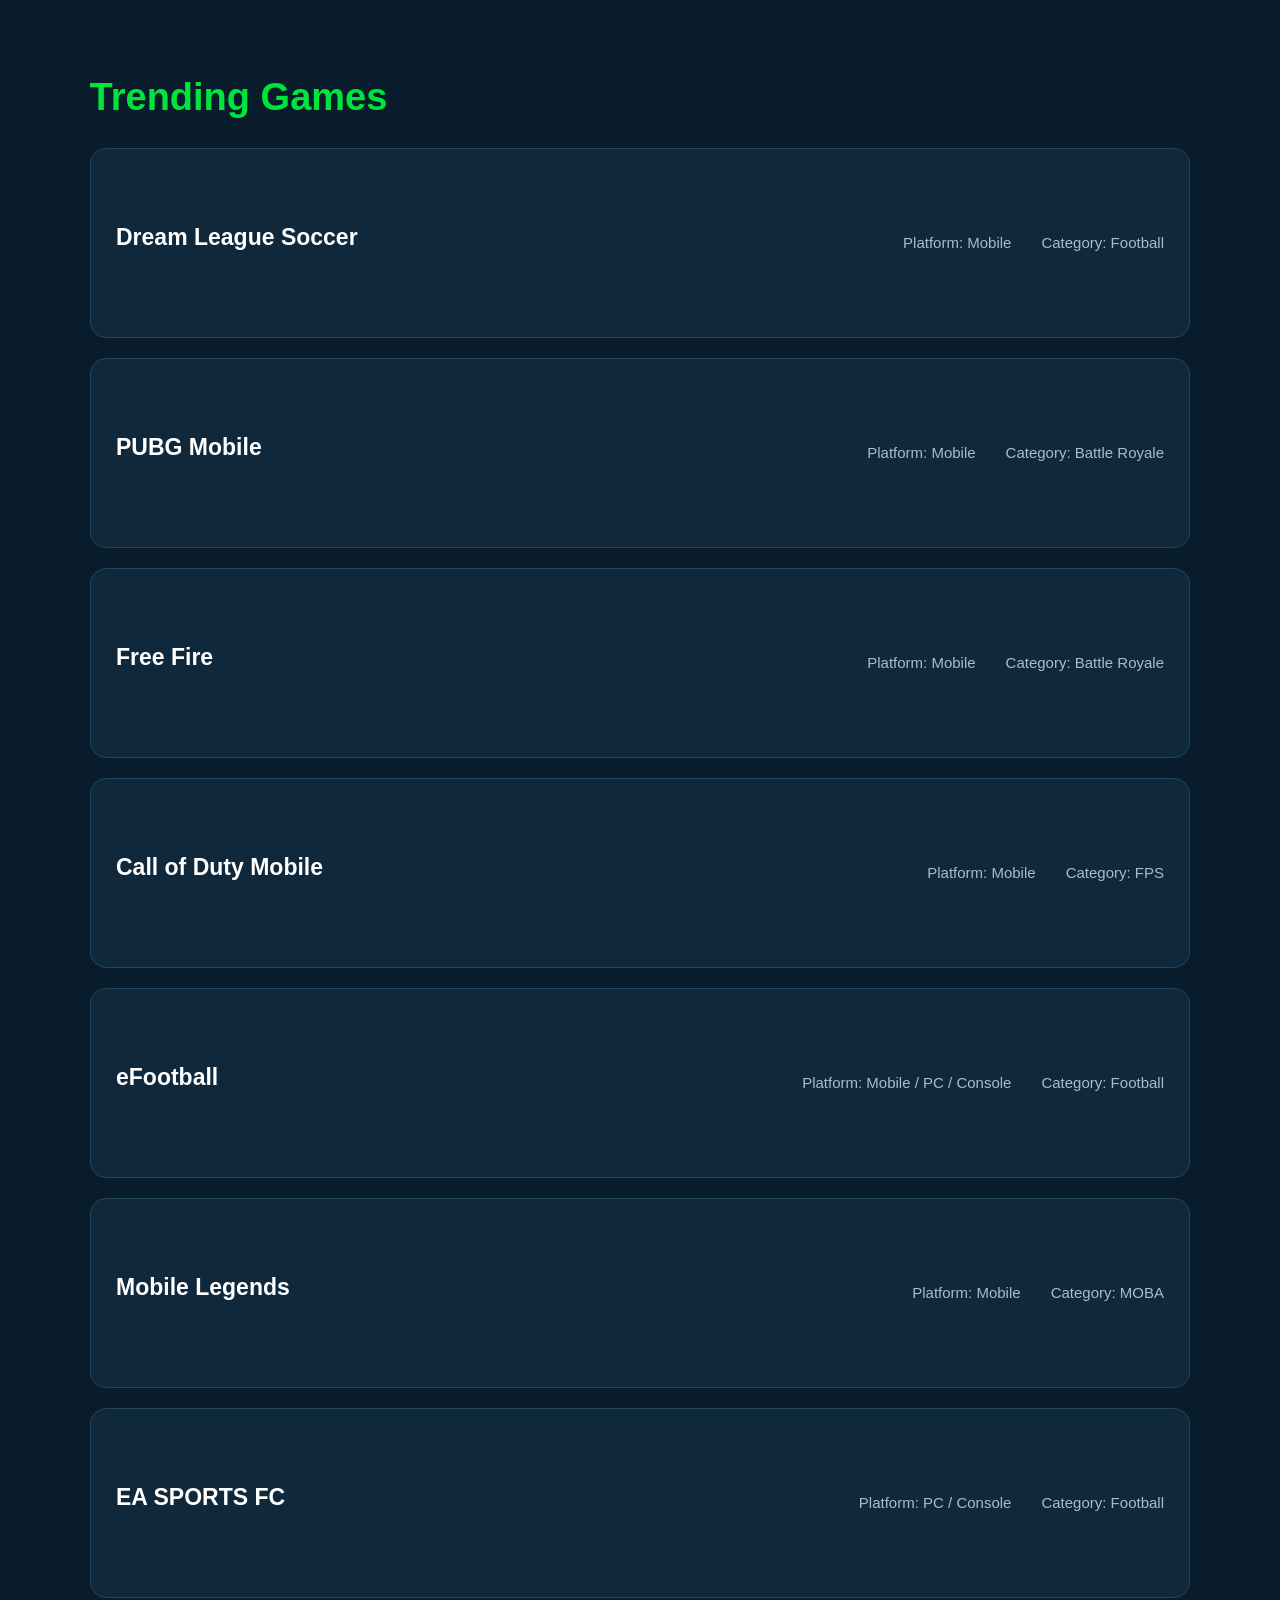
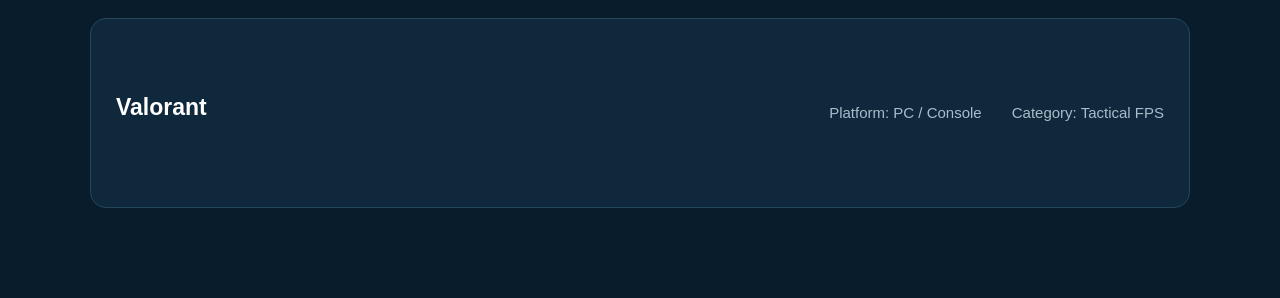
==== pages/games.html @ 70fade6a "feat: add trending games, game artwork and about page" ====
<!DOCTYPE html>
<html lang="en">
<head>
<meta charset="UTF-8">
<meta name="viewport" content="width=device-width, initial-scale=1.0">
<title>CE ARENA | Games</title>
<link rel="stylesheet" href="/css/style.css">
<link rel="stylesheet" href="/css/games.css">
</head>
<body>
<main>
<section class="games-section">
<h1>Trending Games</h1>
<div class="games-grid">
<article class="game-card">
<h2>Dream League Soccer</h2>
<p>Platform: Mobile</p>
<p>Category: Football</p>
</article>
<article class="game-card"><h2>PUBG Mobile</h2><p>Platform: Mobile</p><p>Category: Battle Royale</p></article>
<article class="game-card"><h2>Free Fire</h2><p>Platform: Mobile</p><p>Category: Battle Royale</p></article>
<article class="game-card"><h2>Call of Duty Mobile</h2><p>Platform: Mobile</p><p>Category: FPS</p></article>
<article class="game-card"><h2>eFootball</h2><p>Platform: Mobile / PC / Console</p><p>Category: Football</p></article>
<article class="game-card"><h2>Mobile Legends</h2><p>Platform: Mobile</p><p>Category: MOBA</p></article>
<article class="game-card"><h2>EA SPORTS FC</h2><p>Platform: PC / Console</p><p>Category: Football</p></article>
<article class="game-card"><h2>Valorant</h2><p>Platform: PC / Console</p><p>Category: Tactical FPS</p></article>
</div>
</section>
</main>
</body>
</html>
---- css/style.css ----
*{box-sizing:border-box}html{scroll-behavior:smooth}body{margin:0;background:#061526;color:white;font-family:Arial,Helvetica,sans-serif}header{display:flex;justify-content:space-between;align-items:center;padding:20px 7%;background:#04111e;border-bottom:1px solid #193047}.brand{font-size:26px;font-weight:900;color:#00e53b;letter-spacing:2px;text-decoration:none}.brand span{color:white}nav{display:flex;gap:22px}nav a{color:#d6e2ec;text-decoration:none;font-size:14px}nav a:hover.hero{min-height:520px;display:flex;align-items:center;padding:70px 7%;background:radial-gradient(circle at 85% 40%,#124e43 0%,#0b2533 35%,#061526 75%)}.hero-content{max-width:650px}.label{color:#00e53b;font-weight:bold;letter-spacing:4px;font-size:13px}h1{font-size:clamp(44px,7vw,78px);line-height:1.05;margin:18px 0}h1 span{color:#00e53b}.subtitle{font-size:22px;color:#f1f5f9}.description{font-size:16px;color:#a7bac8;line-height:1.8;max-width:520px}.buttons{display:flex;gap:15px;margin-top:35px;flex-wrap:wrap}.btn{padding:15px 25px;border-radius:30px;text-decoration:none;font-weight:bold;font-size:14px}.primary{background:#00e53b;color:#04111e}.secondary{border:1px solid #72909d;color:white}.about{padding:65px 7%;background:#ffffff;color:#071827}.about h2{font-size:32px;margin-top:0}.about p{color:#415466;line-height:1.8;max-width:750px}footer{text-align:center;padding:30px;background:#04111e;color:#91a7b7;font-size:13px}@media(max-width:650px){header{padding:18px 5%;align-items:flex-start;gap:15px;flex-direction:column}nav{flex-wrap:wrap;gap:14px}.hero{min-height:490px;padding:55px 6%}.subtitle{font-size:19px}.description{font-size:15px}.buttons{flex-direction:column;align-items:flex-start}}
---- css/games.css ----
.games-section{padding:60px 7%;background:#091c2c;color:white}
.games-section h1{font-size:38px;margin-bottom:30px;color:#00e53b}
.games-grid{display:grid;grid-template-columns:repeat(4,minmax(0,1fr));gap:20px}
.game-card{background:#10283b;border:1px solid #24465c;border-radius:16px;padding:24px;transition:transform .2s,border-color .2s}
.game-card:hover{transform:translateY(-5px);border-color:#00e53b}
.game-card h2{font-size:19px;color:white;margin-bottom:15px}
.game-card p{color:#a8bdcb;font-size:14px;line-height:1.6}
@media(max-width:900px){.games-grid{grid-template-columns:repeat(2,minmax(0,1fr))}}
@media(max-width:550px){.games-grid{grid-template-columns:1fr}.games-section{padding:40px 6%}}

/* CE ARENA - GAME IMAGE STYLING */
.game-image{display:block;width:100%;height:160px;object-fit:contain;background:#081827;border-radius:12px;padding:15px;margin-bottom:18px}
.game-card{overflow:hidden}
.game-card:hover .game-image{background:#123247}
@media(max-width:550px){.game-image{height:190px}}

/* CE ARENA - HORIZONTAL GAME CARDS */
.games-grid{display:grid;grid-template-columns:1fr;gap:20px;max-width:1100px;margin:30px auto}
.game-card{display:flex;align-items:center;gap:30px;padding:20px 25px;min-height:190px;background:#10283b;border:1px solid #24465c;border-radius:16px}
.game-image{display:block;flex:0 0 230px;width:230px;max-width:230px;height:150px;object-fit:contain;object-position:center;background:#081827;padding:18px;margin:0;border-radius:12px}
.game-card h2{flex:1;font-size:23px;margin:0 0 10px;color:#fff}
.game-card p{font-size:15px;color:#a8bdcb;margin:5px 0}
@media(max-width:650px){.games-grid{grid-template-columns:1fr;gap:15px}.game-card{display:flex;flex-direction:column;align-items:stretch;gap:15px;padding:18px;min-height:auto}.game-image{flex:none;width:100%;max-width:100%;height:180px}.game-card h2{font-size:20px}.game-card p{font-size:14px}}
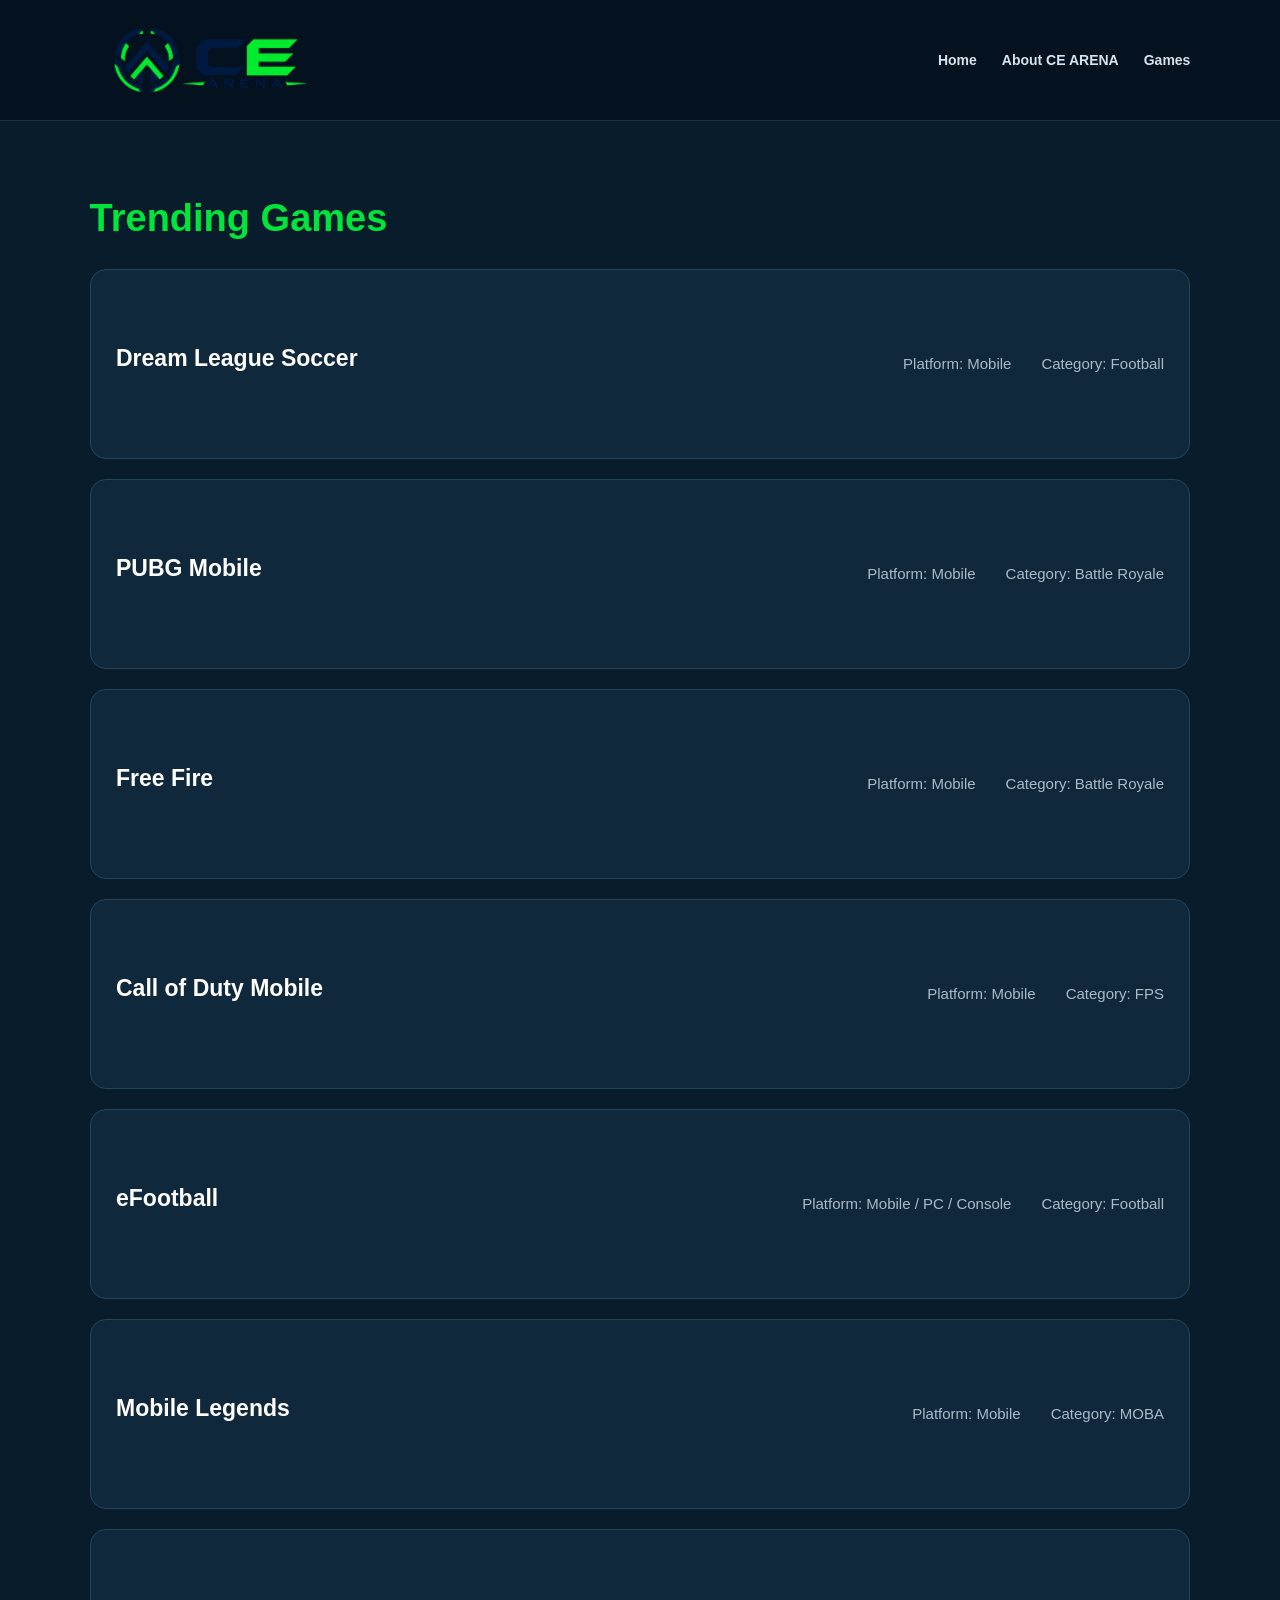
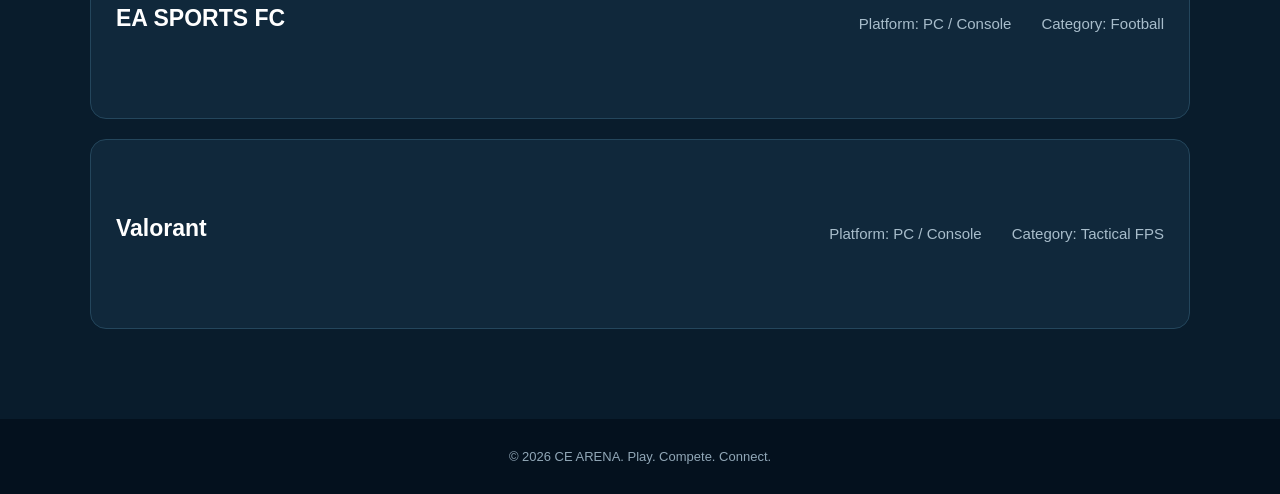
==== commit 4998f0cb: "feat: improve CE ARENA branding, hero, navigation and game pages" ====
--- a/pages/games.html
+++ b/pages/games.html
@@ -6,26 +6,28 @@
 <title>CE ARENA | Games</title>
 <link rel="stylesheet" href="/css/style.css">
 <link rel="stylesheet" href="/css/games.css">
-</head>
+<link rel="stylesheet" href="/css/navbar.css"><link rel="stylesheet" href="/css/game-details.css?v=1"></head>
 <body>
+<header><a href="/" class="brand"><img src="/images/branding/ce-arena-horizontal.png" alt="CE ARENA" class="brand-logo"></a><nav><a href="/">Home</a><a href="/pages/about.html">About CE ARENA</a><a href="/pages/games.html">Games</a></nav></header>
 <main>
 <section class="games-section">
 <h1>Trending Games</h1>
 <div class="games-grid">
-<article class="game-card">
+<a href="/pages/games/dls.html" class="game-card">
 <h2>Dream League Soccer</h2>
 <p>Platform: Mobile</p>
 <p>Category: Football</p>
-</article>
-<article class="game-card"><h2>PUBG Mobile</h2><p>Platform: Mobile</p><p>Category: Battle Royale</p></article>
-<article class="game-card"><h2>Free Fire</h2><p>Platform: Mobile</p><p>Category: Battle Royale</p></article>
-<article class="game-card"><h2>Call of Duty Mobile</h2><p>Platform: Mobile</p><p>Category: FPS</p></article>
-<article class="game-card"><h2>eFootball</h2><p>Platform: Mobile / PC / Console</p><p>Category: Football</p></article>
-<article class="game-card"><h2>Mobile Legends</h2><p>Platform: Mobile</p><p>Category: MOBA</p></article>
-<article class="game-card"><h2>EA SPORTS FC</h2><p>Platform: PC / Console</p><p>Category: Football</p></article>
-<article class="game-card"><h2>Valorant</h2><p>Platform: PC / Console</p><p>Category: Tactical FPS</p></article>
+</a>
+<a href="/pages/games/pubg-mobile.html" class="game-card"><h2>PUBG Mobile</h2><p>Platform: Mobile</p><p>Category: Battle Royale</p></a>
+<a href="/pages/games/free-fire.html" class="game-card"><h2>Free Fire</h2><p>Platform: Mobile</p><p>Category: Battle Royale</p></a>
+<a href="/pages/games/cod-mobile.html" class="game-card"><h2>Call of Duty Mobile</h2><p>Platform: Mobile</p><p>Category: FPS</p></a>
+<a href="/pages/games/efootball.html" class="game-card"><h2>eFootball</h2><p>Platform: Mobile / PC / Console</p><p>Category: Football</p></a>
+<a href="/pages/games/mobile-legends.html" class="game-card"><h2>Mobile Legends</h2><p>Platform: Mobile</p><p>Category: MOBA</p></a>
+<a href="/pages/games/ea-sports-fc.html" class="game-card"><h2>EA SPORTS FC</h2><p>Platform: PC / Console</p><p>Category: Football</p></a>
+<a href="/pages/games/valorant.html" class="game-card"><h2>Valorant</h2><p>Platform: PC / Console</p><p>Category: Tactical FPS</p></a>
 </div>
 </section>
 </main>
+<footer>© 2026 CE ARENA. Play. Compete. Connect.</footer>
 </body>
 </html>
--- a/css/style.css
+++ b/css/style.css
@@ -1 +1,218 @@
-*{box-sizing:border-box}html{scroll-behavior:smooth}body{margin:0;background:#061526;color:white;font-family:Arial,Helvetica,sans-serif}header{display:flex;justify-content:space-between;align-items:center;padding:20px 7%;background:#04111e;border-bottom:1px solid #193047}.brand{font-size:26px;font-weight:900;color:#00e53b;letter-spacing:2px;text-decoration:none}.brand span{color:white}nav{display:flex;gap:22px}nav a{color:#d6e2ec;text-decoration:none;font-size:14px}nav a:hover.hero{min-height:520px;display:flex;align-items:center;padding:70px 7%;background:radial-gradient(circle at 85% 40%,#124e43 0%,#0b2533 35%,#061526 75%)}.hero-content{max-width:650px}.label{color:#00e53b;font-weight:bold;letter-spacing:4px;font-size:13px}h1{font-size:clamp(44px,7vw,78px);line-height:1.05;margin:18px 0}h1 span{color:#00e53b}.subtitle{font-size:22px;color:#f1f5f9}.description{font-size:16px;color:#a7bac8;line-height:1.8;max-width:520px}.buttons{display:flex;gap:15px;margin-top:35px;flex-wrap:wrap}.btn{padding:15px 25px;border-radius:30px;text-decoration:none;font-weight:bold;font-size:14px}.primary{background:#00e53b;color:#04111e}.secondary{border:1px solid #72909d;color:white}.about{padding:65px 7%;background:#ffffff;color:#071827}.about h2{font-size:32px;margin-top:0}.about p{color:#415466;line-height:1.8;max-width:750px}footer{text-align:center;padding:30px;background:#04111e;color:#91a7b7;font-size:13px}@media(max-width:650px){header{padding:18px 5%;align-items:flex-start;gap:15px;flex-direction:column}nav{flex-wrap:wrap;gap:14px}.hero{min-height:490px;padding:55px 6%}.subtitle{font-size:19px}.description{font-size:15px}.buttons{flex-direction:column;align-items:flex-start}}+*{box-sizing:border-box}html{scroll-behavior:smooth}body{margin:0;background:#061526;color:white;font-family:Arial,Helvetica,sans-serif}header{display:flex;justify-content:space-between;align-items:center;padding:20px 7%;background:#04111e;border-bottom:1px solid #193047}.brand{font-size:26px;font-weight:900;color:#00e53b;letter-spacing:2px;text-decoration:none}.brand span{color:white}nav{display:flex;gap:22px}nav a{color:#d6e2ec;text-decoration:none;font-size:14px}nav a:hover{color:#00e53b}.hero{min-height:520px;display:flex;align-items:center;padding:70px 7%;background:radial-gradient(circle at 85% 40%,#124e43 0%,#0b2533 35%,#061526 75%)}.hero-content{max-width:650px}.label{color:#00e53b;font-weight:bold;letter-spacing:4px;font-size:13px}h1{font-size:clamp(44px,7vw,78px);line-height:1.05;margin:18px 0}h1 span{color:#00e53b}.subtitle{font-size:22px;color:#f1f5f9}.description{font-size:16px;color:#a7bac8;line-height:1.8;max-width:520px}.buttons{display:flex;gap:15px;margin-top:35px;flex-wrap:wrap}.btn{padding:15px 25px;border-radius:30px;text-decoration:none;font-weight:bold;font-size:14px}.primary{background:#00e53b;color:#04111e}.secondary{border:1px solid #72909d;color:white}.about{padding:65px 7%;background:#ffffff;color:#071827}.about h2{font-size:32px;margin-top:0}.about p{color:#415466;line-height:1.8;max-width:750px}footer{text-align:center;padding:30px;background:#04111e;color:#91a7b7;font-size:13px}@media(max-width:650px){header{padding:18px 5%;align-items:flex-start;gap:15px;flex-direction:column}nav{flex-wrap:wrap;gap:14px}.hero{min-height:490px;padding:55px 6%}.subtitle{font-size:19px}.description{font-size:15px}.buttons{flex-direction:column;align-items:flex-start}}
+/* ========================================
+   CE ARENA — BRANDING
+======================================== */
+
+header .brand {
+    display: inline-flex;
+    align-items: center;
+    gap: 14px;
+    text-decoration: none;
+    flex-shrink: 0;
+}
+
+header .brand-logo {
+    display: block;
+    width: 72px;
+    height: 72px;
+    object-fit: contain;
+}
+
+header .brand-name {
+    display: flex;
+    flex-direction: column;
+    align-items: flex-start;
+    justify-content: center;
+    gap: 0;
+    line-height: 0.95;
+}
+
+header .brand-ce {
+    display: block;
+    font-size: 23px;
+    font-weight: 900;
+    letter-spacing: 3px;
+    color: #00e53b;
+}
+
+header .brand-arena {
+    display: block;
+    font-size: 25px;
+    font-weight: 900;
+    letter-spacing: 2px;
+    color: #ffffff;
+}
+
+/* ========================================
+   CE ARENA — HERO SECTION
+======================================== */
+
+nav a:hover {
+    color: #00e53b;
+}
+
+.hero {
+    min-height: 520px;
+    display: flex;
+    align-items: center;
+    padding: 70px 7%;
+    background: radial-gradient(
+        circle at 85% 40%,
+        #124e43 0%,
+        #0b2533 35%,
+        #061526 75%
+    );
+}
+
+/* ========================================
+   MOBILE RESPONSIVENESS
+======================================== */
+
+@media (max-width: 650px) {
+    header .brand-logo {
+        width: 58px;
+        height: 58px;
+    }
+
+    header .brand-ce {
+        font-size: 20px;
+    }
+
+    header .brand-arena {
+        font-size: 22px;
+    }
+
+    .hero {
+        min-height: 490px;
+        padding: 55px 6%;
+    }
+}
+
+/* CE ARENA — Official horizontal branding */
+header .brand {
+    display: inline-flex;
+    align-items: center;
+    text-decoration: none;
+}
+
+header .brand-logo {
+    width: 240px;
+    height: auto;
+    max-width: 100%;
+    object-fit: contain;
+}
+
+@media (max-width: 650px) {
+    header .brand-logo {
+        width: 190px;
+        height: auto;
+    }
+}
+
+/* =====================================
+   CE ARENA — REFERENCE HERO DESIGN
+===================================== */
+
+.hero {
+    position: relative;
+    min-height: 620px;
+    display: flex;
+    align-items: center;
+    padding: 70px 7%;
+    overflow: hidden;
+    background-color: #061526;
+}
+
+.hero-content {
+    position: relative;
+    z-index: 2;
+    max-width: 750px;
+}
+
+.hero-label {
+    display: flex;
+    align-items: center;
+    gap: 18px;
+    margin-bottom: 25px;
+    color: #00e53b;
+    font-size: 17px;
+    font-weight: 700;
+    letter-spacing: 1px;
+}
+
+.hero-label::before {
+    content: "";
+    width: 42px;
+    height: 3px;
+    background: #00e53b;
+    border-radius: 3px;
+}
+
+.hero h1 {
+    margin: 0 0 25px;
+    color: #ffffff;
+    font-size: clamp(42px, 5.6vw, 76px);
+    font-weight: 800;
+    line-height: 1.08;
+    letter-spacing: -2px;
+}
+
+.hero h1 span {
+    color: #00e53b;
+}
+
+.hero .subtitle {
+    margin: 0 0 22px;
+    color: white;
+    font-size: clamp(23px, 3vw, 34px);
+    font-weight: 700;
+}
+
+.hero .description {
+    max-width: 520px;
+    color: #f1f5f9;
+    font-size: 18px;
+    line-height: 1.6;
+}
+
+.hero .buttons {
+    margin-top: 35px;
+}
+
+.hero .btn.primary {
+    display: inline-flex;
+    align-items: center;
+    justify-content: center;
+    padding: 18px 35px;
+    background: #00e53b;
+    color: #061526;
+    border-radius: 50px;
+    font-size: 16px;
+    font-weight: 800;
+}
+
+/* Mobile */
+
+@media (max-width: 650px) {
+    .hero {
+        min-height: 580px;
+        padding: 55px 5%;
+    }
+
+    .hero h1 {
+        font-size: clamp(39px, 8vw, 58px);
+        letter-spacing: -1px;
+    }
+
+    .hero-label {
+        font-size: 14px;
+    }
+
+    .hero .subtitle {
+        font-size: 23px;
+    }
+
+    .hero .description {
+        font-size: 16px;
+    }
+}
--- a/css/navbar.css
+++ b/css/navbar.css
@@ -0,0 +1,70 @@
+/* =====================================
+   CE ARENA — NAVIGATION
+===================================== */
+
+header {
+    display: flex;
+    align-items: center;
+    justify-content: space-between;
+    padding: 20px 7%;
+    background: #04111e;
+    border-bottom: 1px solid #193047;
+}
+
+/* Official CE ARENA horizontal logo */
+
+header .brand {
+    display: inline-flex;
+    align-items: center;
+    text-decoration: none;
+    flex-shrink: 0;
+}
+
+header .brand-logo {
+    display: block;
+    width: 240px;
+    height: auto;
+    max-width: 100%;
+    object-fit: contain;
+}
+
+/* Navigation links */
+
+header nav {
+    display: flex;
+    align-items: center;
+    gap: 25px;
+}
+
+header nav a {
+    color: #d6e2ec;
+    text-decoration: none;
+    font-size: 14px;
+    font-weight: 600;
+    transition: color 0.3s ease;
+}
+
+header nav a:hover {
+    color: #00e53b;
+}
+
+/* Mobile layout */
+
+@media (max-width: 650px) {
+    header {
+        padding: 15px 5%;
+        gap: 15px;
+        flex-direction: column;
+        align-items: flex-start;
+    }
+
+    header .brand-logo {
+        width: 190px;
+        height: auto;
+    }
+
+    header nav {
+        gap: 20px;
+        flex-wrap: wrap;
+    }
+}
--- a/css/game-details.css
+++ b/css/game-details.css
@@ -0,0 +1,105 @@
+/* CE ARENA — Game pages. Layout rules are scoped to protect the homepage. */
+.ce-game-page { background: #061526; color: #fff; line-height: 1.65; }
+.ce-game-page a:focus-visible, a.game-card:focus-visible { outline: 3px solid #00e53b; outline-offset: 5px; }
+.ce-game-page h1, .ce-game-page h2, .ce-game-page h3 { overflow-wrap: anywhere; }
+.ce-game-page h2 { margin: 0; font-size: clamp(25px, 2.8vw, 34px); line-height: 1.2; letter-spacing: -.7px; }
+.ce-game-page h3 { margin: 0 0 9px; font-size: 18px; line-height: 1.35; }
+.ce-game-page p { margin: 0; }
+.ce-game-skip { position: fixed; top: 16px; left: 5%; z-index: 100; transform: translateY(-180%); padding: 12px 18px; border-radius: 8px; background: #00e53b; color: #04111e; font-weight: 700; text-decoration: none; }
+.ce-game-skip:focus { transform: translateY(0); }
+.ce-game-shell { width: min(1200px, 86%); margin-inline: auto; }
+.ce-game-breadcrumb { display: block; margin: 28px 0 0; }
+.ce-game-breadcrumb ol { display: flex; flex-wrap: wrap; align-items: center; gap: 7px 12px; padding: 0; margin: 0; list-style: none; }
+.ce-game-breadcrumb li { display: inline-flex; align-items: center; gap: 12px; min-width: 0; color: #a8bdcb; font-size: 13px; overflow-wrap: anywhere; }
+.ce-game-breadcrumb li + li::before { content: "/"; color: #668598; }
+.ce-game-breadcrumb a { color: #a8bdcb; font-size: inherit; text-decoration: none; }
+.ce-game-breadcrumb a:hover { color: #00e53b; }
+.ce-game-breadcrumb [aria-current] { color: #fff; }
+.ce-game-hero { display: grid; grid-template-columns: minmax(0, 1.15fr) minmax(0, 1fr); align-items: center; gap: clamp(28px, 5vw, 76px); padding: 48px 0 64px; }
+.ce-game-intro { min-width: 0; }
+.ce-game-eyebrow { display: flex; align-items: center; gap: 11px; color: #00e53b; font-size: 11px; font-weight: 700; line-height: 1.5; letter-spacing: 1.7px; text-transform: uppercase; }
+.ce-game-eyebrow::before { content: ""; flex: 0 0 24px; height: 2px; background: #00e53b; }
+.ce-game-page .ce-game-eyebrow { margin-bottom: 14px; }
+.ce-game-hero h1 { margin: 0 0 22px; font-size: clamp(42px, 5.2vw, 72px); font-weight: 800; line-height: 1.02; letter-spacing: -2.3px; }
+.ce-game-page .ce-game-lead { max-width: 540px; color: #a8bdcb; font-size: 17px; line-height: 1.8; }
+.ce-game-facts { display: flex; flex-wrap: wrap; gap: 18px 32px; margin: 27px 0 31px; }
+.ce-game-facts > div { min-width: 0; }
+.ce-game-facts dt { margin-bottom: 5px; color: #8ca7b9; font-size: 10px; font-weight: 700; letter-spacing: 1.5px; text-transform: uppercase; }
+.ce-game-facts dd { margin: 0; color: #fff; font-size: 14px; font-weight: 700; }
+.ce-game-actions { display: flex; flex-wrap: wrap; gap: 12px; }
+.ce-game-button { display: inline-flex; align-items: center; justify-content: center; gap: 15px; min-height: 48px; padding: 13px 21px; border: 1px solid transparent; border-radius: 999px; font-size: 14px; font-weight: 700; line-height: 1.3; text-decoration: none; transition: background .18s ease, border-color .18s ease; }
+.ce-game-button-primary { background: #00e53b; color: #04111e; }
+.ce-game-button-primary:hover { background: #39f564; }
+.ce-game-button-secondary { border-color: #416579; background: transparent; color: #fff; }
+.ce-game-button-secondary:hover { border-color: #00e53b; background: #10283b; }
+.ce-game-media { min-width: 0; margin: 0; padding: 24px; border: 1px solid #24465c; border-radius: 22px; background: radial-gradient(ellipse at 50% 15%, #123a3b, #081b2b 72%); }
+.ce-game-media img { display: block; width: 100%; height: clamp(220px, 25vw, 340px); object-fit: contain; object-position: center; }
+.ce-game-media figcaption { padding-top: 20px; color: #a8bdcb; font-size: 11px; font-weight: 700; letter-spacing: 2.6px; text-align: center; text-transform: uppercase; }
+.ce-game-section { padding: 44px 0; border-top: 1px solid #19384b; scroll-margin-top: 24px; }
+.ce-game-about { display: grid; grid-template-columns: minmax(0, .8fr) minmax(0, 1.2fr); align-items: start; gap: 50px; }
+.ce-game-about > p { color: #a8bdcb; font-size: 16px; line-height: 1.9; }
+.ce-game-section-heading { display: flex; align-items: flex-end; justify-content: space-between; gap: 24px; margin-bottom: 25px; }
+.ce-game-section-heading > div { min-width: 0; }
+.ce-game-section-heading > p { max-width: 335px; color: #a8bdcb; font-size: 14px; line-height: 1.7; }
+.ce-game-empty { display: flex; align-items: center; gap: 24px; padding: 32px; border: 1px solid #24465c; border-radius: 16px; background: #10283b; }
+.ce-game-empty-icon { display: grid; flex: 0 0 64px; width: 64px; height: 64px; place-items: center; border: 1px solid #246341; border-radius: 16px; background: #0b332b; color: #00e53b; }
+.ce-game-empty h3 { margin-bottom: 8px; font-size: 20px; }
+.ce-game-empty p { max-width: 700px; color: #a8bdcb; font-size: 15px; }
+.ce-game-info-grid { display: grid; grid-template-columns: repeat(3, minmax(0, 1fr)); gap: 18px; }
+.ce-game-info-card { padding: 26px; border: 1px solid #24465c; border-radius: 16px; background: #10283b; }
+.ce-game-step { display: inline-block; margin-bottom: 21px; color: #00e53b; font-size: 12px; font-weight: 700; letter-spacing: 1.5px; }
+.ce-game-info-card h3 { font-size: 17px; }
+.ce-game-info-card p { color: #a8bdcb; font-size: 14px; line-height: 1.8; }
+.ce-game-explore { padding-bottom: 64px; }
+.ce-game-text-link { display: inline-flex; align-items: center; gap: 12px; flex-shrink: 0; padding: 6px 0; color: #00e53b; font-size: 13px; font-weight: 700; text-decoration: none; }
+.ce-game-text-link:hover { text-decoration: underline; text-underline-offset: 4px; }
+.ce-game-other-list { display: grid; grid-template-columns: repeat(4, minmax(0, 1fr)); gap: 12px; margin: 0; padding: 0; list-style: none; }
+.ce-game-other-list li { min-width: 0; }
+.ce-game-other-list a { display: flex; align-items: center; justify-content: space-between; gap: 14px; min-height: 68px; height: 100%; padding: 16px 18px; border: 1px solid #24465c; border-radius: 12px; background: #10283b; color: #fff; font-size: 14px; font-weight: 700; line-height: 1.5; text-decoration: none; overflow-wrap: anywhere; transition: border-color .18s ease, background .18s ease; }
+.ce-game-other-list a:hover { border-color: #00e53b; background: #133144; }
+.ce-game-other-list a span[aria-hidden] { color: #00e53b; }
+/* Only these anchor styles intentionally also apply to existing game cards. */
+a.game-card { color: inherit; text-decoration: none; }
+@media (max-width: 1050px) {
+  .ce-game-other-list { grid-template-columns: repeat(3, minmax(0, 1fr)); }
+  .ce-game-section-heading { align-items: flex-start; }
+  .ce-game-section-heading > p { max-width: 270px; }
+  .ce-game-text-link { flex-shrink: 1; }
+}
+@media (max-width: 800px) {
+  .ce-game-hero { grid-template-columns: 1fr; gap: 34px; padding: 38px 0 42px; }
+  .ce-game-hero h1 { max-width: 620px; font-size: clamp(42px, 8vw, 64px); }
+  .ce-game-media img { height: 285px; }
+  .ce-game-about { grid-template-columns: 1fr; gap: 20px; }
+  .ce-game-section-heading { flex-direction: column; align-items: flex-start; gap: 15px; }
+  .ce-game-section-heading > p { max-width: 560px; }
+  .ce-game-info-grid { grid-template-columns: 1fr; }
+  .ce-game-info-card { padding: 24px; }
+  .ce-game-step { margin-bottom: 15px; }
+  .ce-game-other-list { grid-template-columns: repeat(2, minmax(0, 1fr)); }
+}
+@media (max-width: 500px) {
+  .ce-game-shell { width: 90%; }
+  .ce-game-breadcrumb { margin-top: 22px; }
+  .ce-game-breadcrumb ol { gap: 7px 10px; }
+  .ce-game-breadcrumb li { gap: 10px; font-size: 12px; }
+  .ce-game-hero h1 { font-size: clamp(39px, 10.5vw, 51px); letter-spacing: -1.4px; }
+  .ce-game-page .ce-game-lead { font-size: 16px; }
+  .ce-game-actions { flex-direction: column; }
+  .ce-game-button { width: 100%; }
+  .ce-game-media { padding: 18px; border-radius: 16px; }
+  .ce-game-media img { height: 220px; }
+  .ce-game-media figcaption { font-size: 10px; letter-spacing: 1.8px; }
+  .ce-game-section { padding: 34px 0; }
+  .ce-game-empty { align-items: flex-start; flex-direction: column; gap: 20px; padding: 23px; }
+  .ce-game-empty-icon { flex-basis: 54px; width: 54px; height: 54px; border-radius: 13px; }
+  .ce-game-empty h3 { font-size: 19px; }
+  .ce-game-other-list { grid-template-columns: 1fr; }
+  .ce-game-explore { padding-bottom: 45px; }
+}
+@media (prefers-reduced-motion: reduce) {
+  .ce-game-document { scroll-behavior: auto; }
+  .ce-game-page *, .ce-game-page *::before, .ce-game-page *::after { scroll-behavior: auto; transition: none !important; animation: none !important; }
+  a.game-card, a.game-card .game-image { transition: none; transform: none; }
+  a.game-card:hover { transform: none; }
+}
